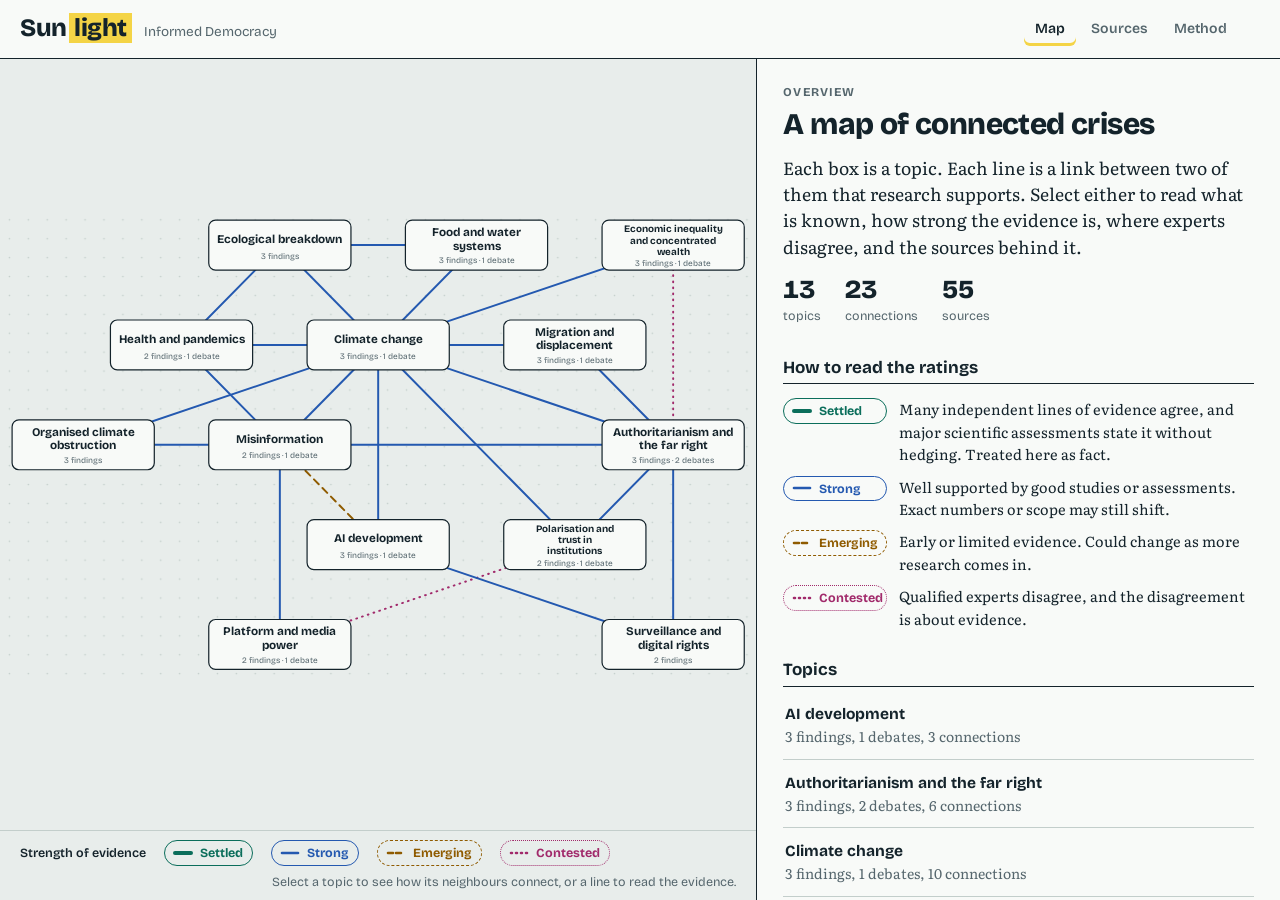
==== site/index.html @ 417c95a4 "Port prototype to a read-only static website in site/ Split the prototype into index.html, styles.cs" ====
<!DOCTYPE html>
<html lang="en">
<head>
<meta charset="utf-8">
<meta name="viewport" content="width=device-width, initial-scale=1">
<title>Sunlight: Informed Democracy</title>
<meta name="description" content="A map of the major crises of our time and how they connect, with evidence-rated findings, open debates and full references.">
<link rel="preconnect" href="https://fonts.googleapis.com">
<link rel="preconnect" href="https://fonts.gstatic.com" crossorigin>
<link href="https://fonts.googleapis.com/css2?family=Bricolage+Grotesque:opsz,wght@12..96,400..800&family=Literata:ital,opsz,wght@0,7..72,400..700;1,7..72,400..700&display=swap" rel="stylesheet">
<link rel="stylesheet" href="styles.css">
</head>
<body class="ro">
<header class="top">
  <div class="brand">
    <h1>Sun<span>light</span></h1>
    <p>Informed Democracy</p>
  </div>
  <nav class="tabs" aria-label="Views">
    <a href="#map" data-tab="map">Map</a>
    <a href="#sources" data-tab="sources">Sources</a>
    <a href="#about" data-tab="about">Method</a>
  </nav>
  <div class="acts">
    <span class="status" id="status" role="status"></span>
    <button class="btn edit" id="add-topic" type="button">Add topic</button>
    <button class="btn edit" id="add-link" type="button">Add connection</button>
  </div>
</header>
<div class="notice" id="notice" hidden></div>

<main>
  <section class="view" id="view-map">
    <div class="mapcol">
      <div class="mapbox">
        <svg id="map" viewBox="0 0 1000 620" preserveAspectRatio="xMidYMid meet" role="group" aria-label="Map of topics and the connections between them">
          <defs>
            <pattern id="dots" width="25" height="25" patternUnits="userSpaceOnUse"><circle class="grid-dot" cx="12.5" cy="12.5" r="1.1"/></pattern>
          </defs>
          <rect width="1000" height="620" fill="url(#dots)"/>
          <g id="map-body"></g>
        </svg>
      </div>
      <div class="legend" id="legend"></div>
    </div>
    <aside id="panel" aria-live="polite"></aside>
  </section>
  <section class="view" id="view-sources" hidden><div class="page"><div class="col" id="sources-body"></div></div></section>
  <section class="view" id="view-about" hidden><div class="page"><div class="col" id="about-body"></div></div></section>
</main>

<dialog id="dlg" aria-labelledby="dlg-title"><form id="dlg-form" novalidate></form></dialog>

<script src="app.js"></script>
</body>
</html>
---- site/styles.css ----
/* Layout idea: a survey map on the left, a reading panel on the right.
   Evidence strength is drawn the way a map legend draws certainty: solid, dashed, dotted lines.
   The one loud element is the highlighter-yellow mark on whatever is selected. */
:root{
  --paper:#E8EDEB; --surface:#F8FAF8; --ink:#14232B; --muted:#55666D; --line:#C3CECB;
  --mark:#F4D446; --mark-ink:#14232B; --accent:#1D4E89;
  --ev-settled:#0B6E5B; --ev-strong:#2459B0; --ev-emerging:#8F5B00; --ev-contested:#A12A6B;
  --danger:#B3261E;
  --display:"Bricolage Grotesque","Segoe UI",system-ui,sans-serif;
  --body:"Literata",Georgia,"Times New Roman",serif;
  color-scheme:light;
}
@media (prefers-color-scheme:dark){
  :root:not([data-theme="light"]){
    --paper:#0F171B; --surface:#162127; --ink:#E3EAE8; --muted:#94A4A9; --line:#2D3C43;
    --mark:#E9C83C; --mark-ink:#12191D; --accent:#8DB8F0;
    --ev-settled:#4CC3A9; --ev-strong:#86AEF4; --ev-emerging:#E0A93F; --ev-contested:#EE86BB;
    --danger:#F2867E; color-scheme:dark;
  }
}
:root[data-theme="dark"]{
  --paper:#0F171B; --surface:#162127; --ink:#E3EAE8; --muted:#94A4A9; --line:#2D3C43;
  --mark:#E9C83C; --mark-ink:#12191D; --accent:#8DB8F0;
  --ev-settled:#4CC3A9; --ev-strong:#86AEF4; --ev-emerging:#E0A93F; --ev-contested:#EE86BB;
  --danger:#F2867E; color-scheme:dark;
}
*{box-sizing:border-box}
html,body{height:100%;margin:0}
body{background:var(--paper);color:var(--ink);font-family:var(--body);font-size:16px;line-height:1.55;display:flex;flex-direction:column}
h1,h2,h3,h4{font-family:var(--display);margin:0;text-wrap:balance;line-height:1.15}
p{margin:0}
a{color:var(--accent)}
button,input,select,textarea{font:inherit;color:inherit}
:focus-visible{outline:3px solid var(--mark);outline-offset:2px}
.ui{font-family:var(--display)}

/* header */
.top{display:flex;flex-wrap:wrap;align-items:center;gap:10px 22px;padding:12px 20px;border-bottom:1.5px solid var(--ink);background:var(--surface)}
.brand{display:flex;align-items:baseline;gap:12px;flex-wrap:wrap}
.brand h1{font-size:25px;font-weight:800;letter-spacing:-.02em}
.brand h1 span{background:var(--mark);color:var(--mark-ink);padding:0 .22em;margin-left:.08em}
.brand p{font-family:var(--display);font-size:13.5px;color:var(--muted)}
.tabs{display:flex;gap:4px;margin-left:auto}
.tabs a{font-family:var(--display);font-size:14px;font-weight:600;text-decoration:none;color:var(--muted);padding:6px 11px;border-radius:6px}
.tabs a[aria-current="page"]{color:var(--ink);box-shadow:inset 0 -3px 0 var(--mark)}
.tabs a:hover{color:var(--ink)}
.acts{display:flex;gap:8px;align-items:center;flex-wrap:wrap}
.btn{font-family:var(--display);font-size:14px;font-weight:600;border:1.5px solid var(--ink);background:var(--surface);color:var(--ink);padding:6px 12px;border-radius:7px;cursor:pointer}
.btn:hover{background:var(--mark);color:var(--mark-ink);border-color:var(--mark-ink)}
.btn.primary{background:var(--ink);color:var(--surface)}
.btn.primary:hover{background:var(--mark);color:var(--mark-ink)}
.btn.quiet{border-color:var(--line);font-weight:500;font-size:13px;padding:3px 9px;color:var(--muted)}
.btn.quiet:hover{color:var(--mark-ink)}
.btn.danger{border-color:var(--danger);color:var(--danger)}
.btn.danger:hover{background:var(--danger);color:var(--surface);border-color:var(--danger)}
.status{font-family:var(--display);font-size:12.5px;color:var(--muted);min-width:0}
.status.bad{color:var(--danger)}
.notice{font-family:var(--display);font-size:13.5px;padding:7px 20px;background:var(--mark);color:var(--mark-ink);border-bottom:1.5px solid var(--ink)}
body.ro .edit{display:none !important}

/* map view */
main{flex:1;min-height:0}
.view{height:100%}
.view[hidden]{display:none !important}
#view-map{display:grid;grid-template-columns:minmax(0,1.3fr) minmax(350px,.9fr)}
.mapcol{display:flex;flex-direction:column;min-height:0;min-width:0}
.mapbox{flex:1;min-height:0;overflow:auto}
#map{display:block;width:100%;height:100%;min-width:660px;min-height:410px;touch-action:pan-x pan-y;user-select:none}
.legend{display:flex;flex-wrap:wrap;gap:6px 18px;align-items:center;padding:9px 20px;border-top:1px solid var(--line);font-family:var(--display);font-size:12.5px;color:var(--muted)}
.legend b{color:var(--ink);font-weight:600}
.legend span{display:inline-flex;align-items:center;gap:7px}
.legend .hint{margin-left:auto}
#panel{overflow:auto;border-left:1.5px solid var(--ink);background:var(--surface);padding:24px 26px 40px;min-width:0}

/* svg */
.grid-dot{fill:var(--line)}
.edge{fill:none;stroke-width:2.6;stroke-linecap:round}
.edge.settled{stroke:var(--ev-settled);stroke-width:4}
.edge.strong{stroke:var(--ev-strong)}
.edge.emerging{stroke:var(--ev-emerging);stroke-dasharray:9 7}
.edge.contested{stroke:var(--ev-contested);stroke-dasharray:1 7}
.edge-hit{stroke:transparent;stroke-width:22;cursor:pointer;fill:none}
.edge-g:focus-visible{outline:none}
.edge-g:focus-visible .edge,.edge-g.sel .edge{stroke-width:6}
.edge-label{font-family:var(--display);font-size:12.5px;font-weight:600;fill:var(--ink);text-anchor:middle;paint-order:stroke;stroke:var(--paper);stroke-width:5px;stroke-linejoin:round;pointer-events:none}
.edge-g.sel .edge-label{stroke:var(--mark);fill:var(--mark-ink)}
.node{cursor:pointer}
.node rect{fill:var(--surface);stroke:var(--ink);stroke-width:1.6}
.node:hover rect{stroke-width:2.6}
.node.sel rect{fill:var(--mark);stroke:var(--mark-ink);stroke-width:2.6}
.node:focus-visible{outline:none}
.node:focus-visible rect{stroke:var(--accent);stroke-width:4}
.node-title{font-family:var(--display);font-size:15.5px;font-weight:700;fill:var(--ink);text-anchor:middle;pointer-events:none}
.node-meta{font-family:var(--display);font-size:11px;fill:var(--muted);text-anchor:middle;pointer-events:none}
.node.sel .node-title,.node.sel .node-meta{fill:var(--mark-ink)}
.node-title.sm{font-size:13px}
.node-meta.why{fill:var(--accent);font-weight:700}
.dim{opacity:.28}
.node,.edge-g{transition:opacity .18s}
@media (prefers-reduced-motion:reduce){.node,.edge-g{transition:none}}
.empty-map{font-family:var(--display);font-size:17px;fill:var(--muted);text-anchor:middle}

/* reading panel */
.kicker{font-family:var(--display);font-size:12px;font-weight:700;letter-spacing:.09em;text-transform:uppercase;color:var(--muted)}
.ptitle{font-size:30px;font-weight:800;letter-spacing:-.02em;margin:6px 0 12px}
.lede{font-size:17.5px;line-height:1.5;max-width:60ch}
.meta{font-family:var(--display);font-size:12.5px;color:var(--muted);margin-top:10px;display:flex;gap:12px;flex-wrap:wrap;align-items:center}
.sec{margin-top:30px}
.sec-h{display:flex;align-items:center;justify-content:space-between;gap:10px;border-bottom:1.5px solid var(--ink);padding-bottom:6px;margin-bottom:4px}
.sec-h h3{font-size:17px;font-weight:700}
.item{padding:16px 0 15px;border-bottom:1px solid var(--line)}
.item-top{display:flex;gap:10px;align-items:center;justify-content:space-between;margin-bottom:7px}
.claim{font-size:17px;line-height:1.45;max-width:62ch}
.why{font-size:14.5px;color:var(--muted);margin-top:7px;max-width:64ch}
.why b{font-family:var(--display);font-weight:600;color:var(--ink);font-size:12.5px;letter-spacing:.02em}
.ev{display:inline-flex;align-items:center;gap:7px;font-family:var(--display);font-size:12.5px;font-weight:700;padding:2px 9px 2px 8px;border-radius:999px;border:1.6px solid currentColor;white-space:nowrap}
.ev svg{flex:none}
.ev.settled{color:var(--ev-settled)} .ev.strong{color:var(--ev-strong)}
.ev.emerging{color:var(--ev-emerging);border-style:dashed} .ev.contested{color:var(--ev-contested);border-style:dotted}
.flag{font-family:var(--display);font-size:12px;font-weight:700;color:var(--danger);border:1.5px dashed var(--danger);border-radius:5px;padding:1px 7px}
.refs{list-style:none;margin:10px 0 0;padding:0;display:grid;gap:5px;font-size:13.5px;line-height:1.4;color:var(--muted);max-width:66ch}
.refs li{padding-left:14px;text-indent:-14px;overflow-wrap:anywhere}
.refs i{font-style:italic}
.tag{font-family:var(--display);font-size:11px;font-weight:600;border:1px solid var(--line);border-radius:4px;padding:0 5px;white-space:nowrap;color:var(--muted);text-indent:0;display:inline-block}
.tag.free{color:var(--ev-settled);border-color:currentColor}
.debate-q{font-size:19px;font-weight:700;font-family:var(--display);max-width:40ch}
.agreed{font-size:15px;margin-top:8px;padding:9px 12px;border-left:4px solid var(--ev-settled);background:var(--paper);max-width:64ch}
.agreed b{font-family:var(--display);font-size:12.5px;font-weight:700;display:block;color:var(--ev-settled)}
.positions{display:grid;gap:12px;margin-top:12px}
.pos{border:1px dotted var(--ev-contested);border-left:4px dotted var(--ev-contested);padding:10px 12px;border-radius:0 6px 6px 0}
.pos h4{font-size:14.5px;font-weight:700;display:flex;justify-content:space-between;gap:8px;align-items:flex-start}
.pos p{font-size:15px;margin-top:5px;max-width:62ch}
.conn{display:flex;gap:10px;align-items:center;justify-content:space-between;width:100%;text-align:left;background:none;border:0;border-bottom:1px solid var(--line);padding:11px 2px;cursor:pointer}
.conn:hover{background:var(--paper)}
.conn span{display:block}
.conn .to{font-family:var(--display);font-weight:700;font-size:15.5px}
.conn .lbl{font-size:14px;color:var(--muted)}
.none{color:var(--muted);font-size:15px;padding:12px 0}
.scale{display:grid;gap:10px;margin-top:10px}
.scale div{display:grid;grid-template-columns:104px 1fr;gap:12px;align-items:start;font-size:14.5px}
.stats{display:flex;gap:24px;flex-wrap:wrap;margin-top:18px;font-family:var(--display)}
.stats b{display:block;font-size:26px;font-weight:800;line-height:1;font-variant-numeric:tabular-nums}
.stats span{font-size:12.5px;color:var(--muted)}
.back{background:none;border:0;padding:0;font-family:var(--display);font-size:13px;font-weight:600;color:var(--accent);cursor:pointer;margin-bottom:10px}
.pair{font-family:var(--display);font-size:13.5px;color:var(--muted);display:flex;gap:6px;flex-wrap:wrap;align-items:center}
.pair button{background:none;border:0;border-bottom:2px solid var(--mark);padding:0;font:inherit;font-weight:700;color:var(--ink);cursor:pointer}

/* pages */
.page{height:100%;overflow:auto;padding:30px 20px 60px}
.col{max-width:820px;margin:0 auto}
.page h2{font-size:30px;font-weight:800;letter-spacing:-.02em}
.page .intro{font-size:17px;max-width:62ch;margin-top:10px}
.bar{display:flex;justify-content:space-between;align-items:flex-end;gap:14px;flex-wrap:wrap}
.src{padding:15px 0;border-bottom:1px solid var(--line);display:grid;grid-template-columns:1fr auto;gap:6px 14px;align-items:start}
.src .cite{font-size:15.5px;max-width:66ch;overflow-wrap:anywhere}
.src .sm{font-family:var(--display);font-size:12.5px;color:var(--muted);display:flex;gap:8px;flex-wrap:wrap;align-items:center;margin-top:6px}
.principles{margin:14px 0 0;padding:0;list-style:none;counter-reset:p;display:grid;gap:14px}
.principles li{counter-increment:p;display:grid;grid-template-columns:34px 1fr;font-size:16.5px;max-width:66ch}
.principles li::before{content:counter(p);font-family:var(--display);font-weight:800;font-size:22px;line-height:1.1}
.principles b{font-family:var(--display)}
.backup{display:flex;gap:10px;flex-wrap:wrap;margin-top:14px;align-items:center}
.msg{font-family:var(--display);font-size:13.5px;color:var(--muted);margin-top:10px}

/* dialog */
dialog{border:1.5px solid var(--ink);border-radius:10px;background:var(--surface);color:var(--ink);padding:0;width:min(620px,calc(100vw - 24px));max-height:calc(100vh - 32px)}
dialog::backdrop{background:rgba(10,18,22,.55)}
dialog form{display:flex;flex-direction:column;max-height:calc(100vh - 36px)}
.dh{padding:16px 20px 12px;border-bottom:1px solid var(--line)}
.dh h2{font-size:20px;font-weight:800}
.db{padding:16px 20px;overflow:auto;display:grid;gap:14px}
.df{padding:12px 20px;border-top:1px solid var(--line);display:flex;gap:8px;justify-content:flex-end;align-items:center;flex-wrap:wrap}
.df .sp{margin-right:auto}
.fld{display:grid;gap:4px}
.fld label,.fld .lab{font-family:var(--display);font-size:13.5px;font-weight:700}
.fld small{font-family:var(--display);font-size:12.5px;color:var(--muted)}
.fld input[type=text],.fld input[type=url],.fld textarea,.fld select{width:100%;border:1.5px solid var(--line);border-radius:6px;background:var(--paper);padding:7px 9px;font-family:var(--body);font-size:15.5px}
.fld textarea{min-height:84px;resize:vertical}
.fld input:focus,.fld textarea:focus,.fld select:focus{border-color:var(--ink)}
.chk{display:flex;gap:8px;align-items:flex-start;font-size:14.5px}
.chk input{margin-top:5px}
.pick{border:1.5px solid var(--line);border-radius:6px;max-height:170px;overflow:auto;padding:6px 9px;display:grid;gap:3px;background:var(--paper)}
.pick .chk{font-size:14px}
.qa{border:1px dashed var(--line);border-radius:6px;padding:8px 10px}
.qa summary{font-family:var(--display);font-size:13.5px;font-weight:600;cursor:pointer;color:var(--accent)}
.qa .g{display:grid;gap:8px;margin-top:10px}
.err{font-family:var(--display);font-size:13.5px;color:var(--danger)}

@media (max-width:880px){
  html,body{height:auto}
  body{display:block}
  .tabs{margin-left:0}
  #view-map{display:block}
  .view{height:auto}
  .mapbox{height:430px}
  #panel{border-left:0;border-top:1.5px solid var(--ink);padding:22px 18px 40px}
  .page{height:auto;overflow:visible;padding:24px 16px 50px}
  .legend{padding:9px 16px}
  .legend .hint{margin-left:0}
  .top{padding:12px 16px}
  .scale div{grid-template-columns:1fr}
}
a.btn{display:inline-block;text-decoration:none}
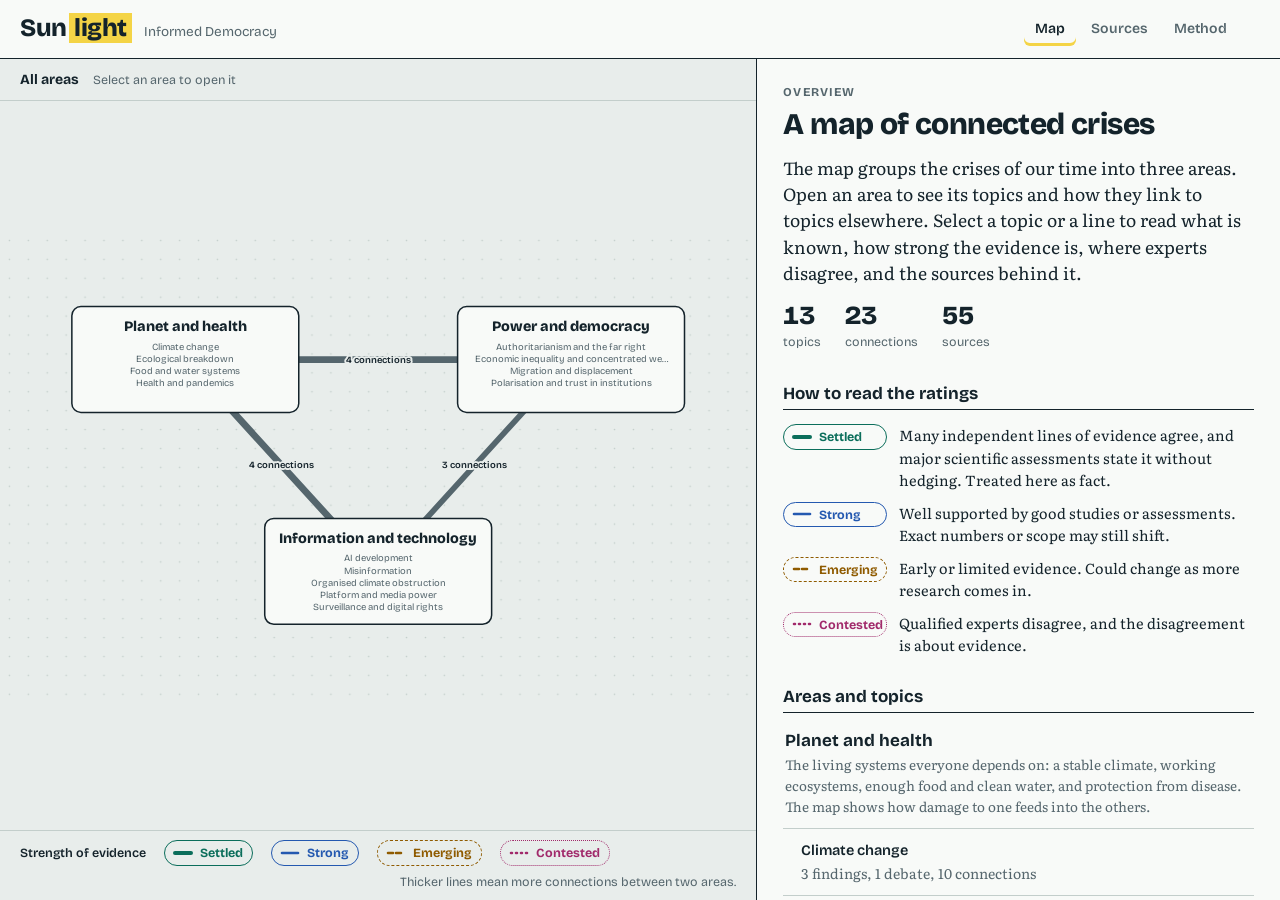
==== commit 3526dd2d: "Organise the map into three areas with drill-down The map now opens on three areas (Planet and healt" ====
--- a/site/index.html
+++ b/site/index.html
@@ -32,6 +32,7 @@
 <main>
   <section class="view" id="view-map">
     <div class="mapcol">
+      <nav class="crumbs" id="crumbs" aria-label="Map level"></nav>
       <div class="mapbox">
         <svg id="map" viewBox="0 0 1000 620" preserveAspectRatio="xMidYMid meet" role="group" aria-label="Map of topics and the connections between them">
           <defs>
--- a/site/styles.css
+++ b/site/styles.css
@@ -200,3 +200,27 @@
   .scale div{grid-template-columns:1fr}
 }
 a.btn{display:inline-block;text-decoration:none}
+
+/* areas: crumbs, area boxes, topics from other areas */
+.crumbs{display:flex;align-items:baseline;gap:8px;flex-wrap:wrap;padding:10px 20px;border-bottom:1px solid var(--line);font-family:var(--display);font-size:14px;color:var(--muted)}
+.crumbs a{font-weight:600}
+.crumbs b{color:var(--ink);font-weight:700}
+.crumb-hint{font-size:12.5px;margin-left:6px}
+.node.core rect{stroke-width:2}
+.node.core:hover rect{stroke-width:3}
+.core-title{font-family:var(--display);font-size:19px;font-weight:800;fill:var(--ink);text-anchor:middle;pointer-events:none}
+.node-sub{font-family:var(--display);font-size:12.5px;fill:var(--muted);text-anchor:middle;pointer-events:none}
+.node.sel .core-title,.node.sel .node-sub{fill:var(--mark-ink)}
+.node.ghost rect{fill:var(--paper);stroke-width:1.3;stroke-dasharray:5 3}
+.node.ghost:hover rect{stroke-width:2.2}
+.node.ghost .node-title{font-size:13px;font-weight:600}
+.ext-head{font-family:var(--display);font-size:11px;font-weight:700;letter-spacing:.08em;fill:var(--muted);text-anchor:middle}
+.edge.agg{stroke:var(--muted)}
+.edge-g.sel .edge.agg,.edge-g:focus-visible .edge.agg,.edge-g:hover .edge.agg{stroke:var(--accent)}
+.subhead{font-family:var(--display);font-size:12.5px;font-weight:700;color:var(--muted);margin-top:14px}
+.conn.area .to{font-size:17px}
+.conn.area .lbl{font-size:13.5px}
+.conn.sub{padding-left:18px}
+.conn.sub .to{font-size:14.5px;font-weight:600}
+@media (max-width:880px){.crumbs{padding:9px 16px}}
+.node-meta.why{font-size:10.5px}
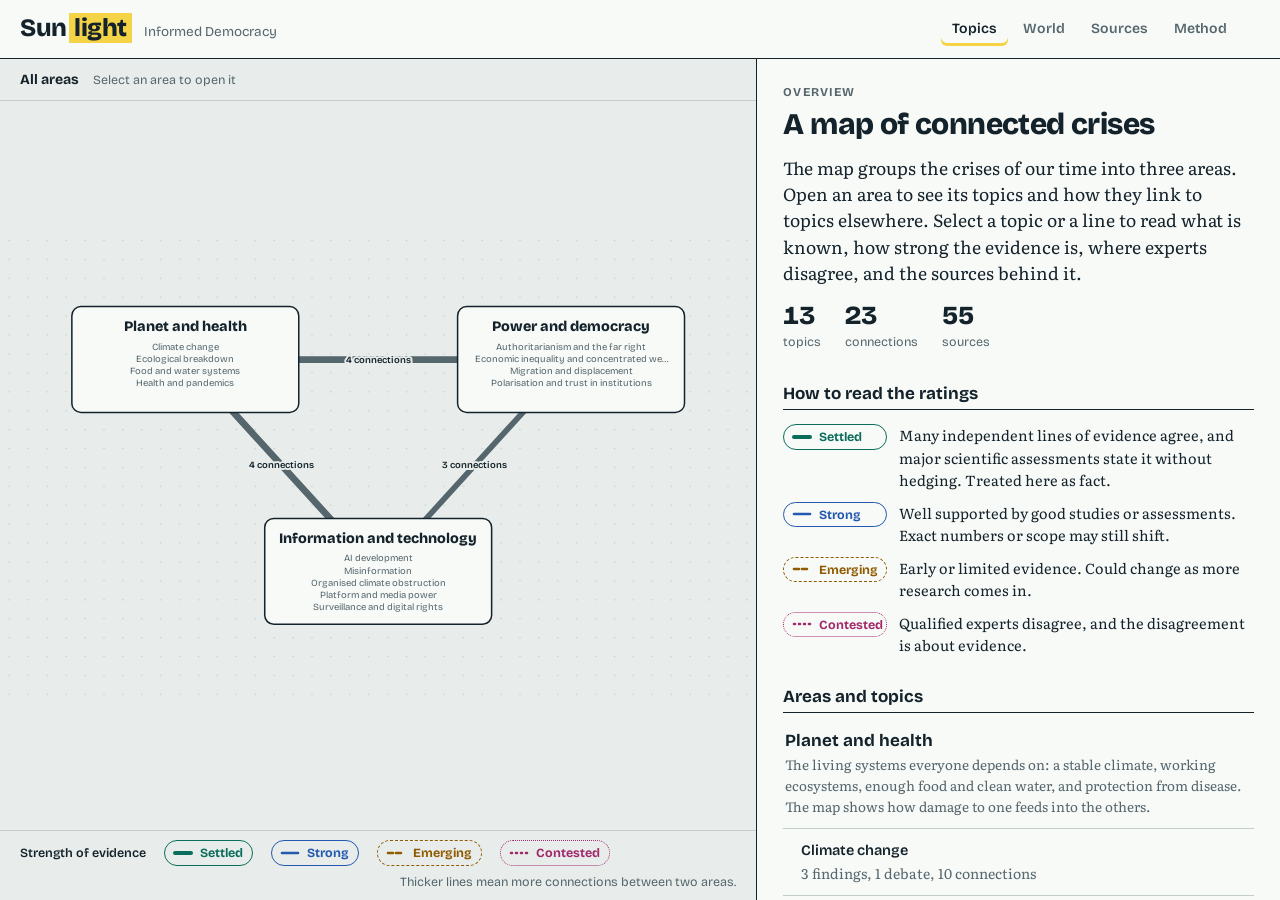
==== commit 9baeb2a5: "Add a World tab with a clickable country map Countries are drawn from Natural Earth 1:50m boundaries" ====
--- a/site/index.html
+++ b/site/index.html
@@ -17,7 +17,8 @@
     <p>Informed Democracy</p>
   </div>
   <nav class="tabs" aria-label="Views">
-    <a href="#map" data-tab="map">Map</a>
+    <a href="#map" data-tab="map">Topics</a>
+    <a href="#world" data-tab="world">World</a>
     <a href="#sources" data-tab="sources">Sources</a>
     <a href="#about" data-tab="about">Method</a>
   </nav>
@@ -46,12 +47,30 @@
     </div>
     <aside id="panel" aria-live="polite"></aside>
   </section>
+  <section class="view" id="view-world" hidden>
+    <div class="mapcol">
+      <div class="crumbs world-bar">
+        <label class="sr-only" for="w-find">Find a country</label>
+        <input type="search" id="w-find" list="w-list" placeholder="Find a country" autocomplete="off">
+        <datalist id="w-list"></datalist>
+        <span class="zoom"><button type="button" class="btn quiet" id="w-in" aria-label="Zoom in">+</button><button type="button" class="btn quiet" id="w-out" aria-label="Zoom out">−</button><button type="button" class="btn quiet" id="w-reset">Whole world</button></span>
+      </div>
+      <div class="mapbox world-box">
+        <svg id="world" viewBox="0 0 1000 520" preserveAspectRatio="xMidYMid meet" role="group" aria-label="World map. Select a country, or use the search box, to read about it."><g id="world-body"></g></svg>
+      </div>
+      <div class="legend" id="wlegend"></div>
+    </div>
+    <aside id="wpanel" aria-live="polite"></aside>
+  </section>
   <section class="view" id="view-sources" hidden><div class="page"><div class="col" id="sources-body"></div></div></section>
   <section class="view" id="view-about" hidden><div class="page"><div class="col" id="about-body"></div></div></section>
 </main>
 
 <dialog id="dlg" aria-labelledby="dlg-title"><form id="dlg-form" novalidate></form></dialog>
 
+<script src="vendor/d3-array.min.js"></script>
+<script src="vendor/d3-geo.min.js"></script>
+<script src="vendor/topojson-client.min.js"></script>
 <script src="app.js"></script>
 </body>
 </html>
--- a/site/styles.css
+++ b/site/styles.css
@@ -62,7 +62,7 @@
 main{flex:1;min-height:0}
 .view{height:100%}
 .view[hidden]{display:none !important}
-#view-map{display:grid;grid-template-columns:minmax(0,1.3fr) minmax(350px,.9fr)}
+#view-map,#view-world{display:grid;grid-template-columns:minmax(0,1.3fr) minmax(350px,.9fr)}
 .mapcol{display:flex;flex-direction:column;min-height:0;min-width:0}
 .mapbox{flex:1;min-height:0;overflow:auto}
 #map{display:block;width:100%;height:100%;min-width:660px;min-height:410px;touch-action:pan-x pan-y;user-select:none}
@@ -70,7 +70,7 @@
 .legend b{color:var(--ink);font-weight:600}
 .legend span{display:inline-flex;align-items:center;gap:7px}
 .legend .hint{margin-left:auto}
-#panel{overflow:auto;border-left:1.5px solid var(--ink);background:var(--surface);padding:24px 26px 40px;min-width:0}
+#panel,#wpanel{overflow:auto;border-left:1.5px solid var(--ink);background:var(--surface);padding:24px 26px 40px;min-width:0}
 
 /* svg */
 .grid-dot{fill:var(--line)}
@@ -189,10 +189,10 @@
   html,body{height:auto}
   body{display:block}
   .tabs{margin-left:0}
-  #view-map{display:block}
+  #view-map,#view-world{display:block}
   .view{height:auto}
   .mapbox{height:430px}
-  #panel{border-left:0;border-top:1.5px solid var(--ink);padding:22px 18px 40px}
+  #panel,#wpanel{border-left:0;border-top:1.5px solid var(--ink);padding:22px 18px 40px}
   .page{height:auto;overflow:visible;padding:24px 16px 50px}
   .legend{padding:9px 16px}
   .legend .hint{margin-left:0}
@@ -224,3 +224,21 @@
 .conn.sub .to{font-size:14.5px;font-weight:600}
 @media (max-width:880px){.crumbs{padding:9px 16px}}
 .node-meta.why{font-size:10.5px}
+
+/* world map */
+.sr-only{position:absolute;width:1px;height:1px;padding:0;margin:-1px;overflow:hidden;clip:rect(0,0,0,0);white-space:nowrap;border:0}
+.world-bar{align-items:center}
+.world-bar input{border:1.5px solid var(--line);border-radius:6px;background:var(--surface);padding:5px 9px;font-family:var(--display);font-size:14px;width:min(260px,100%)}
+.world-bar input:focus{border-color:var(--ink)}
+.world-bar .zoom{margin-left:auto;display:flex;gap:4px}
+.world-bar .zoom .btn{min-width:32px}
+.world-box{overflow:hidden}
+#world{display:block;width:100%;height:100%;min-height:300px;touch-action:none;user-select:none;cursor:grab}
+#world.panning{cursor:grabbing}
+.country{fill:var(--surface);stroke:var(--muted);stroke-width:.6;vector-effect:non-scaling-stroke;stroke-linejoin:round;cursor:pointer}
+.country:hover{fill:var(--line)}
+.country.has{fill:var(--accent);fill-opacity:.32}
+.country.has:hover{fill-opacity:.5}
+.country.sel,.country.sel:hover{fill:var(--mark);fill-opacity:1;stroke:var(--ink);stroke-width:1.6}
+.swatch{display:inline-block;width:14px;height:10px;border:1px solid var(--muted);background:var(--surface);border-radius:2px}
+.swatch.has{background:var(--accent);opacity:.5}
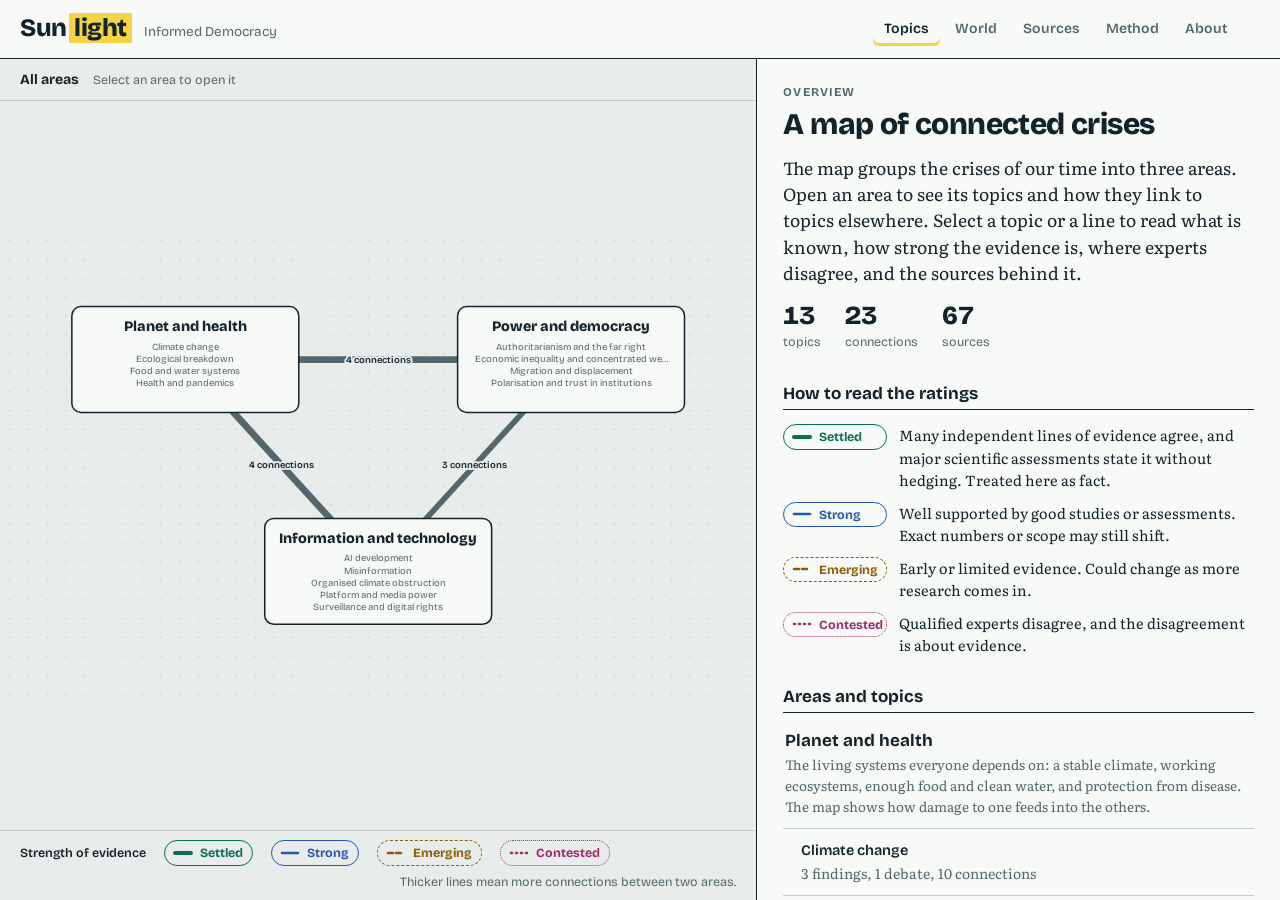
==== commit d60c4379: "Add an About page setting out Sunlight's purpose and stance New About tab (#about-us): why Sunlight " ====
--- a/site/index.html
+++ b/site/index.html
@@ -21,6 +21,7 @@
     <a href="#world" data-tab="world">World</a>
     <a href="#sources" data-tab="sources">Sources</a>
     <a href="#about" data-tab="about">Method</a>
+    <a href="#about-us" data-tab="us">About</a>
   </nav>
   <div class="acts">
     <span class="status" id="status" role="status"></span>
@@ -64,6 +65,7 @@
   </section>
   <section class="view" id="view-sources" hidden><div class="page"><div class="col" id="sources-body"></div></div></section>
   <section class="view" id="view-about" hidden><div class="page"><div class="col" id="about-body"></div></div></section>
+  <section class="view" id="view-us" hidden><div class="page"><div class="col" id="us-body"></div></div></section>
 </main>
 
 <dialog id="dlg" aria-labelledby="dlg-title"><form id="dlg-form" novalidate></form></dialog>
--- a/site/styles.css
+++ b/site/styles.css
@@ -242,3 +242,8 @@
 .country.sel,.country.sel:hover{fill:var(--mark);fill-opacity:1;stroke:var(--ink);stroke-width:1.6}
 .swatch{display:inline-block;width:14px;height:10px;border:1px solid var(--muted);background:var(--surface);border-radius:2px}
 .swatch.has{background:var(--accent);opacity:.5}
+
+/* about us */
+.pull{font-family:var(--display);font-size:24px;font-weight:700;line-height:1.25;letter-spacing:-.01em;border-left:6px solid var(--mark);padding:2px 0 2px 16px;margin:18px 0 6px;max-width:30ch;text-wrap:balance}
+#us-body .intro{margin-top:12px}
+#us-body .backup .btn{font-size:14px}
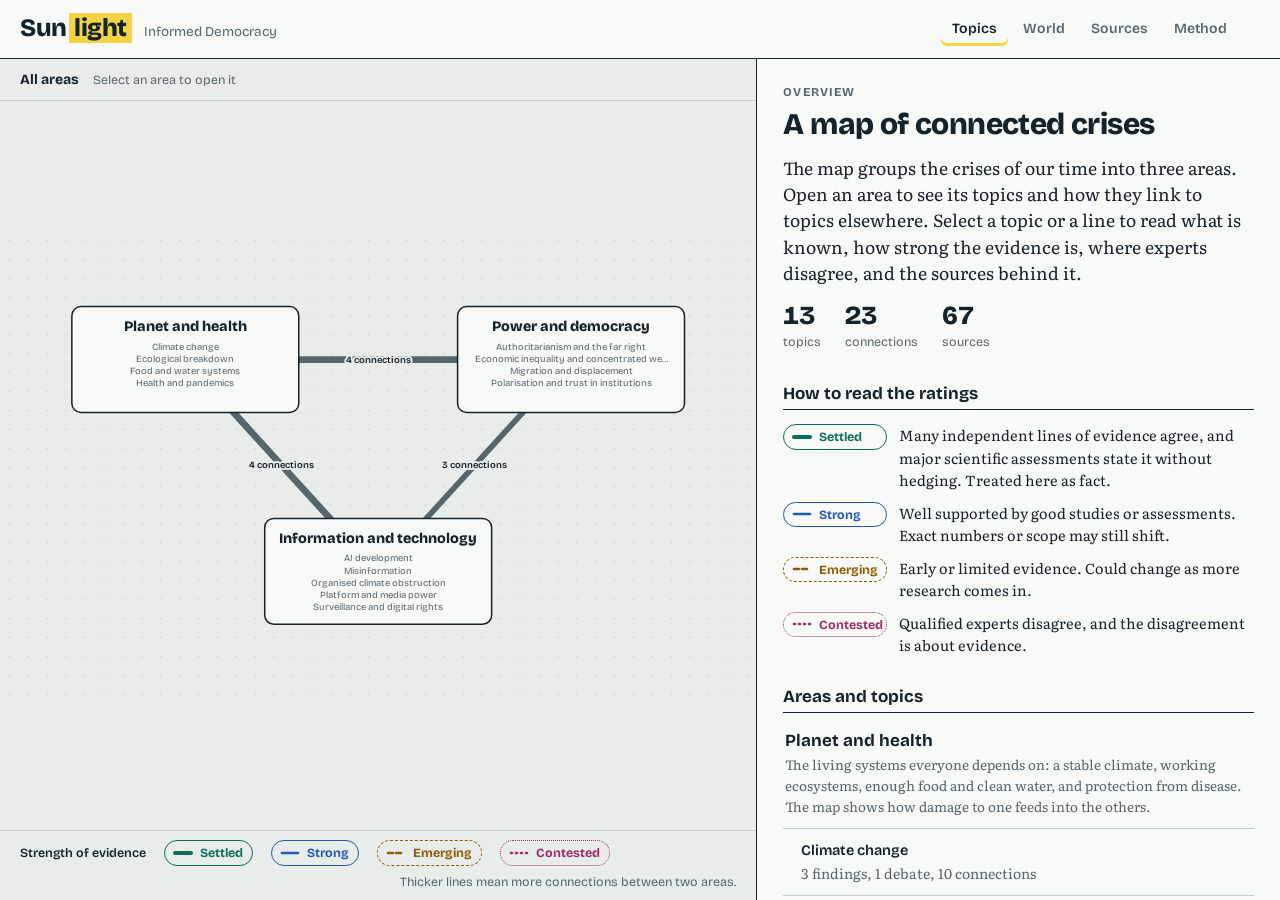
==== commit 5d23321a: "Remove the About page; the owner will write it Keeps the versioned asset links from the previous com" ====
--- a/site/index.html
+++ b/site/index.html
@@ -8,7 +8,7 @@
 <link rel="preconnect" href="https://fonts.googleapis.com">
 <link rel="preconnect" href="https://fonts.gstatic.com" crossorigin>
 <link href="https://fonts.googleapis.com/css2?family=Bricolage+Grotesque:opsz,wght@12..96,400..800&family=Literata:ital,opsz,wght@0,7..72,400..700;1,7..72,400..700&display=swap" rel="stylesheet">
-<link rel="stylesheet" href="styles.css">
+<link rel="stylesheet" href="styles.css?v=dev">
 </head>
 <body class="ro">
 <header class="top">
@@ -21,7 +21,6 @@
     <a href="#world" data-tab="world">World</a>
     <a href="#sources" data-tab="sources">Sources</a>
     <a href="#about" data-tab="about">Method</a>
-    <a href="#about-us" data-tab="us">About</a>
   </nav>
   <div class="acts">
     <span class="status" id="status" role="status"></span>
@@ -65,7 +64,6 @@
   </section>
   <section class="view" id="view-sources" hidden><div class="page"><div class="col" id="sources-body"></div></div></section>
   <section class="view" id="view-about" hidden><div class="page"><div class="col" id="about-body"></div></div></section>
-  <section class="view" id="view-us" hidden><div class="page"><div class="col" id="us-body"></div></div></section>
 </main>
 
 <dialog id="dlg" aria-labelledby="dlg-title"><form id="dlg-form" novalidate></form></dialog>
@@ -73,6 +71,6 @@
 <script src="vendor/d3-array.min.js"></script>
 <script src="vendor/d3-geo.min.js"></script>
 <script src="vendor/topojson-client.min.js"></script>
-<script src="app.js"></script>
+<script src="app.js?v=dev"></script>
 </body>
 </html>
--- a/site/styles.css
+++ b/site/styles.css
@@ -243,7 +243,3 @@
 .swatch{display:inline-block;width:14px;height:10px;border:1px solid var(--muted);background:var(--surface);border-radius:2px}
 .swatch.has{background:var(--accent);opacity:.5}
 
-/* about us */
-.pull{font-family:var(--display);font-size:24px;font-weight:700;line-height:1.25;letter-spacing:-.01em;border-left:6px solid var(--mark);padding:2px 0 2px 16px;margin:18px 0 6px;max-width:30ch;text-wrap:balance}
-#us-body .intro{margin-top:12px}
-#us-body .backup .btn{font-size:14px}
